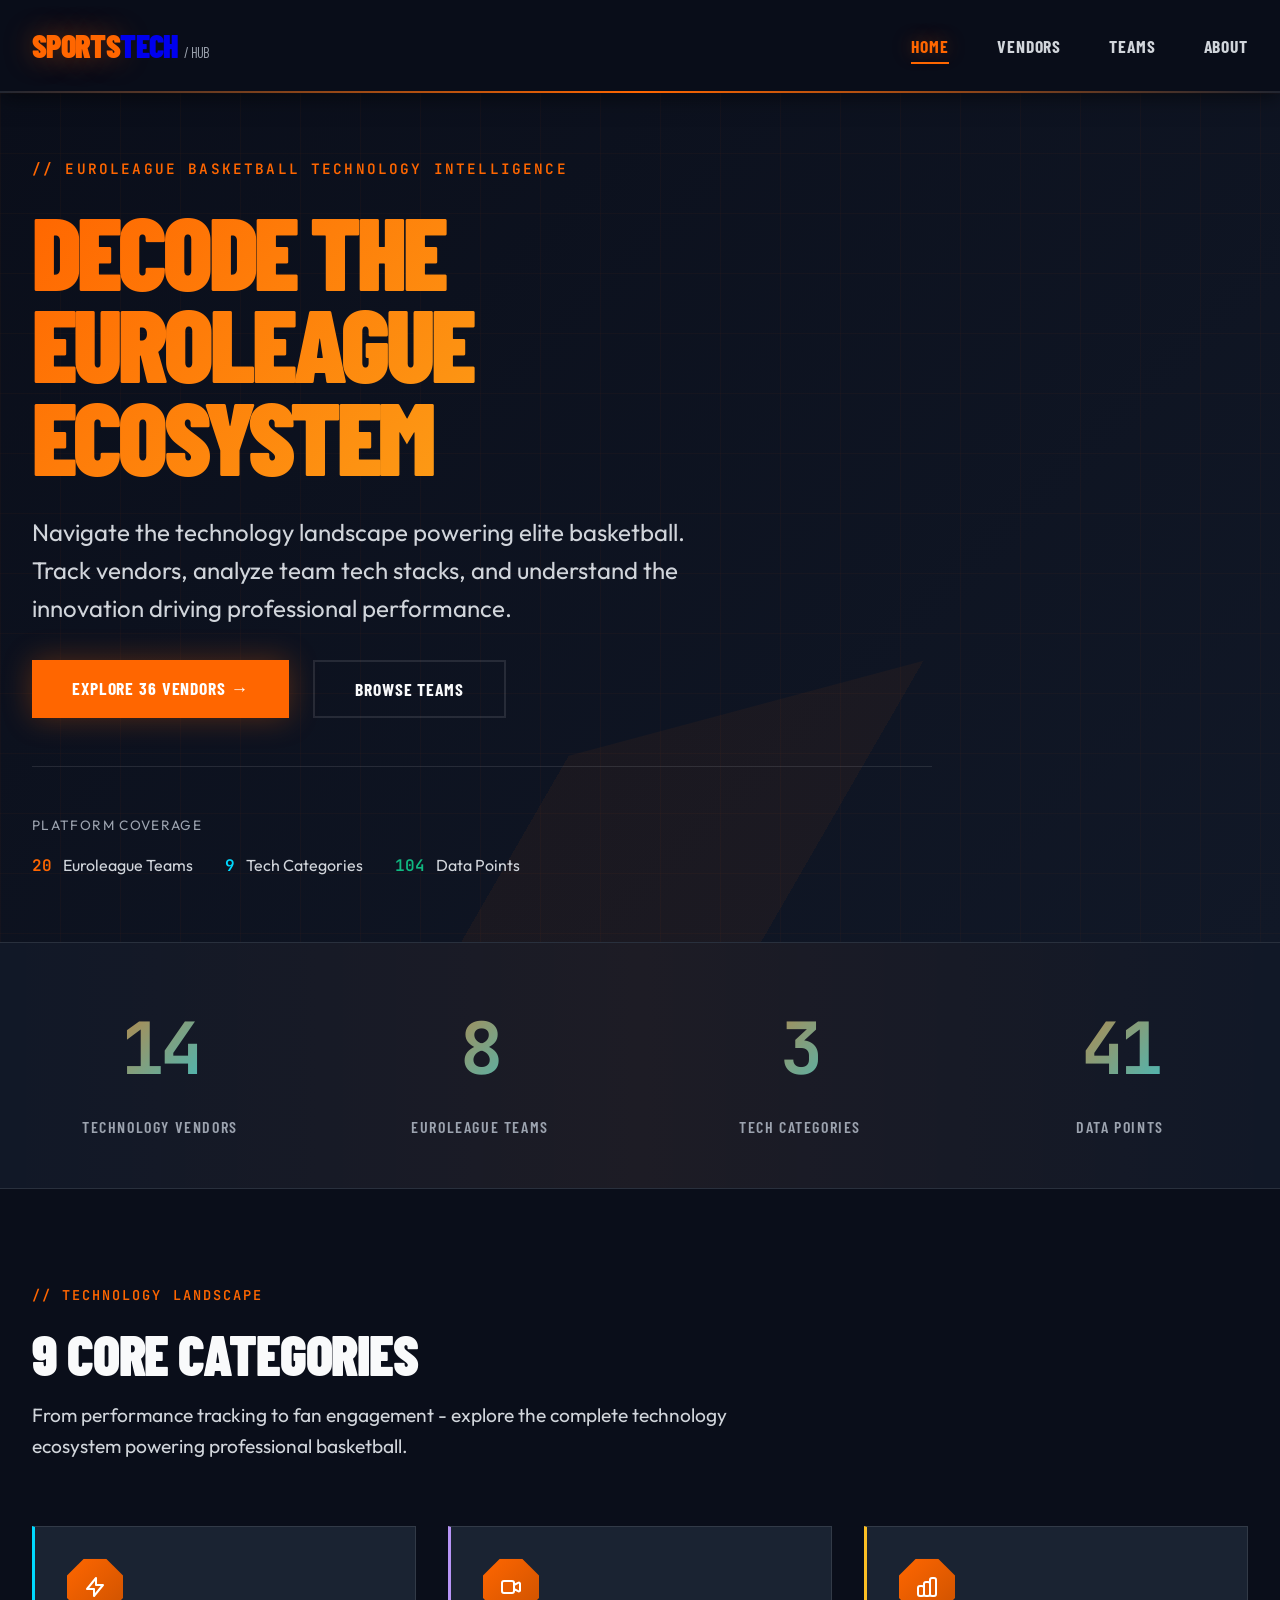
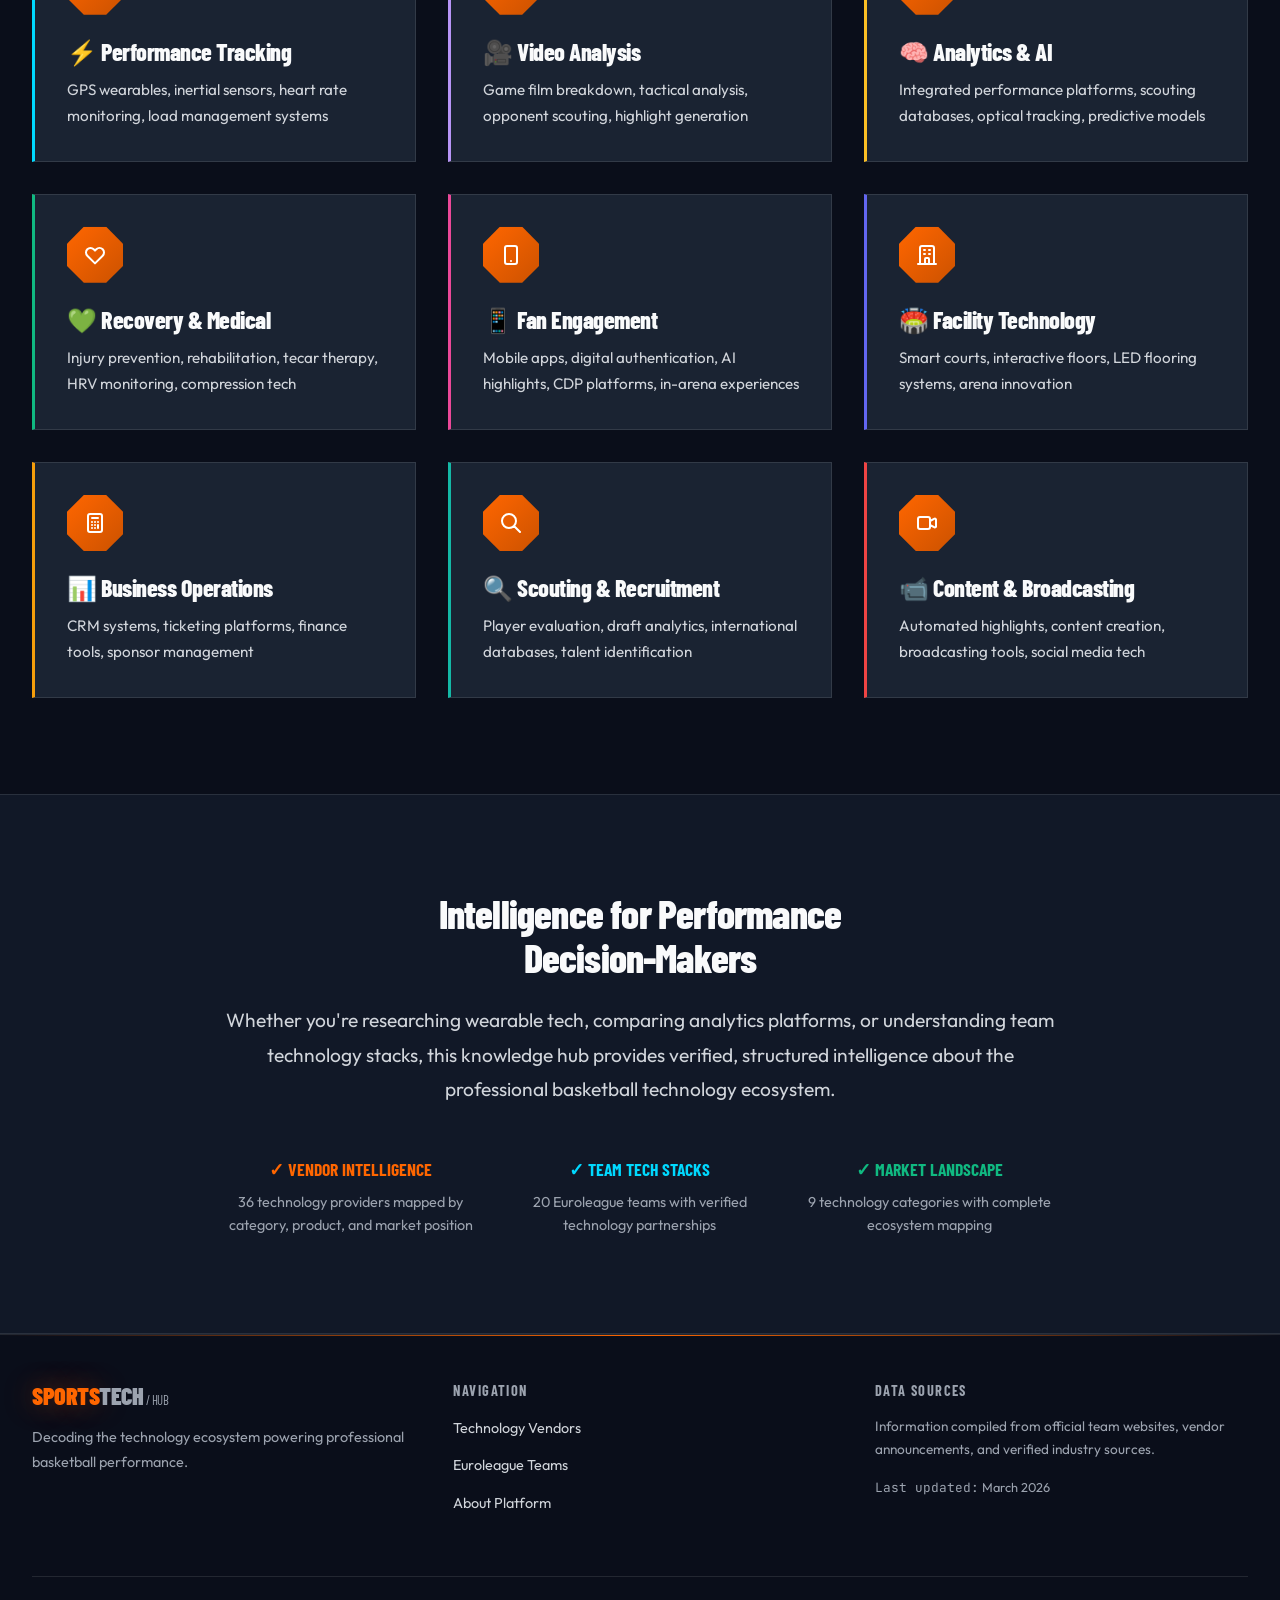
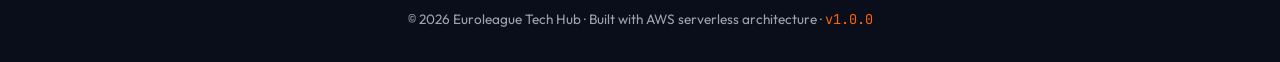
==== frontend/index.html @ cc4d30ce "chore: Initial repository setup - EuroleagueTech Cloud Platform Phase 2 Complete: - Infrastructure a" ====
<!DOCTYPE html>
<html lang="en">
<head>
    <meta charset="UTF-8">
    <meta name="viewport" content="width=device-width, initial-scale=1.0">
    <title>Euroleague Tech Hub - Basketball Technology Intelligence Platform</title>
    <link rel="stylesheet" href="assets/css/enhanced.css">
    <link href="https://fonts.googleapis.com/css2?family=Barlow+Condensed:wght@400;500;600;700;800;900&family=Outfit:wght@300;400;500;600;700&family=JetBrains+Mono:wght@400;500;600;700&display=swap" rel="stylesheet">
</head>
<body>
    <!-- Navigation - Broadcast Style -->
    <nav class="nav-broadcast">
        <div style="max-width: 1400px; margin: 0 auto; padding: 1.25rem 2rem;">
            <div style="display: flex; justify-content: space-between; align-items: center;">
                <a href="index.html" class="logo-text" style="text-decoration: none;">
                    <span class="logo-accent">SPORTS</span>TECH <span style="color: var(--text-muted); font-weight: 400; font-size: 0.9rem;">/ HUB</span>
                </a>
                <div style="display: flex; gap: 3rem; align-items: center;">
                    <a href="index.html" class="nav-link active" style="text-decoration: none;">Home</a>
                    <a href="vendors.html" class="nav-link" style="text-decoration: none;">Vendors</a>
                    <a href="teams.html" class="nav-link" style="text-decoration: none;">Teams</a>
                    <a href="about.html" class="nav-link" style="text-decoration: none;">About</a>
                </div>
            </div>
        </div>
    </nav>

    <!-- Hero Section - Diagonal Grid Breaking -->
    <section class="hero-broadcast">
        <div class="hero-diagonal-accent"></div>
        <div class="hero-content" style="max-width: 1400px; margin: 0 auto; padding: 4rem 2rem; width: 100%;">
            <div style="max-width: 900px;">
                <div style="font-family: 'JetBrains Mono', monospace; color: var(--orange-primary); font-size: 0.9rem; font-weight: 600; letter-spacing: 0.15em; margin-bottom: 1.5rem; text-transform: uppercase;">
                    // EUROLEAGUE BASKETBALL TECHNOLOGY INTELLIGENCE
                </div>
                
                <h1 class="display-title" style="margin-bottom: 2rem; line-height: 0.9;">
                    DECODE THE<br/>
                    EUROLEAGUE<br/>
                    ECOSYSTEM
                </h1>
                
                <p class="hero-subtitle">
                    Navigate the technology landscape powering elite basketball. Track vendors, analyze team tech stacks, and understand the innovation driving professional performance.
                </p>
                
                <div class="hero-cta-group">
                    <button class="btn-primary" onclick="window.location.href='vendors.html'">
                        Explore 36 Vendors →
                    </button>
                    <button class="btn-secondary" onclick="window.location.href='teams.html'">
                        Browse Teams
                    </button>
                </div>
                
                <div style="margin-top: 3rem; padding-top: 3rem; border-top: 1px solid var(--border-color);">
                    <div style="font-size: 0.85rem; color: var(--text-muted); text-transform: uppercase; letter-spacing: 0.1em;">
                        PLATFORM COVERAGE
                    </div>
                    <div style="display: flex; gap: 2rem; margin-top: 1rem; flex-wrap: wrap;">
                        <div>
                            <span style="font-family: 'JetBrains Mono', monospace; color: var(--orange-primary); font-weight: 600;">20</span>
                            <span style="color: var(--text-secondary); margin-left: 0.5rem;">Euroleague Teams</span>
                        </div>
                        <div>
                            <span style="font-family: 'JetBrains Mono', monospace; color: var(--accent-blue); font-weight: 600;">9</span>
                            <span style="color: var(--text-secondary); margin-left: 0.5rem;">Tech Categories</span>
                        </div>
                        <div>
                            <span style="font-family: 'JetBrains Mono', monospace; color: var(--accent-green); font-weight: 600;">104</span>
                            <span style="color: var(--text-secondary); margin-left: 0.5rem;">Data Points</span>
                        </div>
                    </div>
                </div>
            </div>
        </div>
    </section>

    <!-- Live Stats Bar - Broadcast Graphics -->
    <section class="stats-broadcast">
        <div style="max-width: 1400px; margin: 0 auto; padding: 0 2rem; position: relative; z-index: 2;">
            <div style="display: grid; grid-template-columns: repeat(auto-fit, minmax(200px, 1fr)); gap: 4rem;">
                <div class="stat-item">
                    <div class="stat-number animate-count" data-target="36">0</div>
                    <div class="stat-label">Technology Vendors</div>
                </div>
                <div class="stat-item">
                    <div class="stat-number animate-count" data-target="20">0</div>
                    <div class="stat-label">Euroleague Teams</div>
                </div>
                <div class="stat-item">
                    <div class="stat-number animate-count" data-target="9">0</div>
                    <div class="stat-label">Tech Categories</div>
                </div>
                <div class="stat-item">
                    <div class="stat-number animate-count" data-target="104">0</div>
                    <div class="stat-label">Data Points</div>
                </div>
            </div>
        </div>
    </section>

    <!-- Technology Categories - Data Dashboard Grid -->
    <section style="padding: 6rem 0; background: var(--bg-primary);">
        <div style="max-width: 1400px; margin: 0 auto; padding: 0 2rem;">
            <div style="margin-bottom: 4rem;">
                <div style="font-family: 'JetBrains Mono', monospace; color: var(--orange-primary); font-size: 0.85rem; font-weight: 600; letter-spacing: 0.15em; margin-bottom: 1rem;">
                    // TECHNOLOGY LANDSCAPE
                </div>
                <h2 style="font-size: 3.5rem; font-weight: 900; margin-bottom: 1rem;">
                    9 CORE CATEGORIES
                </h2>
                <p style="font-size: 1.2rem; color: var(--text-secondary); max-width: 700px;">
                    From performance tracking to fan engagement - explore the complete technology ecosystem powering professional basketball.
                </p>
            </div>
            
            <div class="category-grid">
                <!-- Performance Tracking -->
                <div class="card-broadcast category-card category-performance">
                    <div class="card-icon">
                        <svg style="width: 1.5rem; height: 1.5rem; color: white;" fill="none" stroke="currentColor" viewBox="0 0 24 24">
                            <path stroke-linecap="round" stroke-linejoin="round" stroke-width="2" d="M13 10V3L4 14h7v7l9-11h-7z"></path>
                        </svg>
                    </div>
                    <div style="display: flex; align-items: center; gap: 0.75rem; margin-bottom: 0.75rem;">
                        <h3 class="card-title" style="margin: 0;">⚡ Performance Tracking</h3>
                    </div>
                    <p class="card-description">
                        GPS wearables, inertial sensors, heart rate monitoring, load management systems
                    </p>
                </div>

                <!-- Video Analysis -->
                <div class="card-broadcast category-card category-video">
                    <div class="card-icon">
                        <svg style="width: 1.5rem; height: 1.5rem; color: white;" fill="none" stroke="currentColor" viewBox="0 0 24 24">
                            <path stroke-linecap="round" stroke-linejoin="round" stroke-width="2" d="M15 10l4.553-2.276A1 1 0 0121 8.618v6.764a1 1 0 01-1.447.894L15 14M5 18h8a2 2 0 002-2V8a2 2 0 00-2-2H5a2 2 0 00-2 2v8a2 2 0 002 2z"></path>
                        </svg>
                    </div>
                    <div style="display: flex; align-items: center; gap: 0.75rem; margin-bottom: 0.75rem;">
                        <h3 class="card-title" style="margin: 0;">🎥 Video Analysis</h3>
                    </div>
                    <p class="card-description">
                        Game film breakdown, tactical analysis, opponent scouting, highlight generation
                    </p>
                </div>

                <!-- Analytics & AI -->
                <div class="card-broadcast category-card category-analytics">
                    <div class="card-icon">
                        <svg style="width: 1.5rem; height: 1.5rem; color: white;" fill="none" stroke="currentColor" viewBox="0 0 24 24">
                            <path stroke-linecap="round" stroke-linejoin="round" stroke-width="2" d="M9 19v-6a2 2 0 00-2-2H5a2 2 0 00-2 2v6a2 2 0 002 2h2a2 2 0 002-2zm0 0V9a2 2 0 012-2h2a2 2 0 012 2v10m-6 0a2 2 0 002 2h2a2 2 0 002-2m0 0V5a2 2 0 012-2h2a2 2 0 012 2v14a2 2 0 01-2 2h-2a2 2 0 01-2-2z"></path>
                        </svg>
                    </div>
                    <div style="display: flex; align-items: center; gap: 0.75rem; margin-bottom: 0.75rem;">
                        <h3 class="card-title" style="margin: 0;">🧠 Analytics & AI</h3>
                    </div>
                    <p class="card-description">
                        Integrated performance platforms, scouting databases, optical tracking, predictive models
                    </p>
                </div>

                <!-- Recovery & Medical -->
                <div class="card-broadcast category-card category-recovery">
                    <div class="card-icon">
                        <svg style="width: 1.5rem; height: 1.5rem; color: white;" fill="none" stroke="currentColor" viewBox="0 0 24 24">
                            <path stroke-linecap="round" stroke-linejoin="round" stroke-width="2" d="M4.318 6.318a4.5 4.5 0 000 6.364L12 20.364l7.682-7.682a4.5 4.5 0 00-6.364-6.364L12 7.636l-1.318-1.318a4.5 4.5 0 00-6.364 0z"></path>
                        </svg>
                    </div>
                    <div style="display: flex; align-items: center; gap: 0.75rem; margin-bottom: 0.75rem;">
                        <h3 class="card-title" style="margin: 0;">💚 Recovery & Medical</h3>
                    </div>
                    <p class="card-description">
                        Injury prevention, rehabilitation, tecar therapy, HRV monitoring, compression tech
                    </p>
                </div>

                <!-- Fan Engagement -->
                <div class="card-broadcast category-card category-fan">
                    <div class="card-icon">
                        <svg style="width: 1.5rem; height: 1.5rem; color: white;" fill="none" stroke="currentColor" viewBox="0 0 24 24">
                            <path stroke-linecap="round" stroke-linejoin="round" stroke-width="2" d="M12 18h.01M8 21h8a2 2 0 002-2V5a2 2 0 00-2-2H8a2 2 0 00-2 2v14a2 2 0 002 2z"></path>
                        </svg>
                    </div>
                    <div style="display: flex; align-items: center; gap: 0.75rem; margin-bottom: 0.75rem;">
                        <h3 class="card-title" style="margin: 0;">📱 Fan Engagement</h3>
                    </div>
                    <p class="card-description">
                        Mobile apps, digital authentication, AI highlights, CDP platforms, in-arena experiences
                    </p>
                </div>

                <!-- Facility Technology -->
                <div class="card-broadcast category-card category-facility">
                    <div class="card-icon">
                        <svg style="width: 1.5rem; height: 1.5rem; color: white;" fill="none" stroke="currentColor" viewBox="0 0 24 24">
                            <path stroke-linecap="round" stroke-linejoin="round" stroke-width="2" d="M19 21V5a2 2 0 00-2-2H7a2 2 0 00-2 2v16m14 0h2m-2 0h-5m-9 0H3m2 0h5M9 7h1m-1 4h1m4-4h1m-1 4h1m-5 10v-5a1 1 0 011-1h2a1 1 0 011 1v5m-4 0h4"></path>
                        </svg>
                    </div>
                    <div style="display: flex; align-items: center; gap: 0.75rem; margin-bottom: 0.75rem;">
                        <h3 class="card-title" style="margin: 0;">🏟️ Facility Technology</h3>
                    </div>
                    <p class="card-description">
                        Smart courts, interactive floors, LED flooring systems, arena innovation
                    </p>
                </div>

                <!-- Business Operations -->
                <div class="card-broadcast category-card category-business">
                    <div class="card-icon">
                        <svg style="width: 1.5rem; height: 1.5rem; color: white;" fill="none" stroke="currentColor" viewBox="0 0 24 24">
                            <path stroke-linecap="round" stroke-linejoin="round" stroke-width="2" d="M9 7h6m0 10v-3m-3 3h.01M9 17h.01M9 14h.01M12 14h.01M15 11h.01M12 11h.01M9 11h.01M7 21h10a2 2 0 002-2V5a2 2 0 00-2-2H7a2 2 0 00-2 2v14a2 2 0 002 2z"></path>
                        </svg>
                    </div>
                    <div style="display: flex; align-items: center; gap: 0.75rem; margin-bottom: 0.75rem;">
                        <h3 class="card-title" style="margin: 0;">📊 Business Operations</h3>
                    </div>
                    <p class="card-description">
                        CRM systems, ticketing platforms, finance tools, sponsor management
                    </p>
                </div>

                <!-- Scouting & Recruitment -->
                <div class="card-broadcast category-card category-scouting">
                    <div class="card-icon">
                        <svg style="width: 1.5rem; height: 1.5rem; color: white;" fill="none" stroke="currentColor" viewBox="0 0 24 24">
                            <path stroke-linecap="round" stroke-linejoin="round" stroke-width="2" d="M21 21l-6-6m2-5a7 7 0 11-14 0 7 7 0 0114 0z"></path>
                        </svg>
                    </div>
                    <div style="display: flex; align-items: center; gap: 0.75rem; margin-bottom: 0.75rem;">
                        <h3 class="card-title" style="margin: 0;">🔍 Scouting & Recruitment</h3>
                    </div>
                    <p class="card-description">
                        Player evaluation, draft analytics, international databases, talent identification
                    </p>
                </div>

                <!-- Content & Broadcasting -->
                <div class="card-broadcast category-card category-content">
                    <div class="card-icon">
                        <svg style="width: 1.5rem; height: 1.5rem; color: white;" fill="none" stroke="currentColor" viewBox="0 0 24 24">
                            <path stroke-linecap="round" stroke-linejoin="round" stroke-width="2" d="M15 10l4.553-2.276A1 1 0 0121 8.618v6.764a1 1 0 01-1.447.894L15 14M5 18h8a2 2 0 002-2V8a2 2 0 00-2-2H5a2 2 0 00-2 2v8a2 2 0 002 2z"></path>
                        </svg>
                    </div>
                    <div style="display: flex; align-items: center; gap: 0.75rem; margin-bottom: 0.75rem;">
                        <h3 class="card-title" style="margin: 0;">📹 Content & Broadcasting</h3>
                    </div>
                    <p class="card-description">
                        Automated highlights, content creation, broadcasting tools, social media tech
                    </p>
                </div>
            </div>
        </div>
    </section>

    <!-- Platform Value Proposition -->
    <section style="padding: 6rem 0; background: var(--bg-secondary); border-top: 1px solid var(--border-color); border-bottom: 1px solid var(--border-color);">
        <div style="max-width: 900px; margin: 0 auto; padding: 0 2rem; text-align: center;">
            <h2 style="font-size: 2.5rem; font-weight: 800; margin-bottom: 1.5rem;">
                Intelligence for Performance<br/>Decision-Makers
            </h2>
            <p style="font-size: 1.2rem; color: var(--text-secondary); line-height: 1.8; margin-bottom: 2rem;">
                Whether you're researching wearable tech, comparing analytics platforms, or understanding team technology stacks, this knowledge hub provides verified, structured intelligence about the professional basketball technology ecosystem.
            </p>
            <div style="display: grid; grid-template-columns: repeat(auto-fit, minmax(250px, 1fr)); gap: 2rem; margin-top: 3rem;">
                <div>
                    <div style="font-family: 'Barlow Condensed', sans-serif; font-weight: 700; font-size: 1.1rem; color: var(--orange-primary); margin-bottom: 0.5rem;">✓ VENDOR INTELLIGENCE</div>
                    <p style="color: var(--text-muted); font-size: 0.9rem;">36 technology providers mapped by category, product, and market position</p>
                </div>
                <div>
                    <div style="font-family: 'Barlow Condensed', sans-serif; font-weight: 700; font-size: 1.1rem; color: var(--accent-blue); margin-bottom: 0.5rem;">✓ TEAM TECH STACKS</div>
                    <p style="color: var(--text-muted); font-size: 0.9rem;">20 Euroleague teams with verified technology partnerships</p>
                </div>
                <div>
                    <div style="font-family: 'Barlow Condensed', sans-serif; font-weight: 700; font-size: 1.1rem; color: var(--accent-green); margin-bottom: 0.5rem;">✓ MARKET LANDSCAPE</div>
                    <p style="color: var(--text-muted); font-size: 0.9rem;">9 technology categories with complete ecosystem mapping</p>
                </div>
            </div>
        </div>
    </section>

    <!-- Footer - Terminal Style -->
    <footer class="footer-broadcast" style="position: relative;">
        <div style="max-width: 1400px; margin: 0 auto; padding: 0 2rem;">
            <div style="display: grid; grid-template-columns: repeat(auto-fit, minmax(250px, 1fr)); gap: 3rem; margin-bottom: 3rem;">
                <div>
                    <h3 style="font-family: 'Barlow Condensed', sans-serif; font-weight: 900; font-size: 1.5rem; margin-bottom: 1rem;">
                        <span class="logo-accent">SPORTS</span>TECH<span style="color: var(--text-muted); font-weight: 400; font-size: 0.8rem;"> / HUB</span>
                    </h3>
                    <p style="color: var(--text-muted); font-size: 0.9rem; line-height: 1.7;">
                        Decoding the technology ecosystem powering professional basketball performance.
                    </p>
                </div>
                <div>
                    <h4 style="font-family: 'Barlow Condensed', sans-serif; font-weight: 700; text-transform: uppercase; letter-spacing: 0.1em; margin-bottom: 1rem; font-size: 0.9rem;">Navigation</h4>
                    <ul style="list-style: none; padding: 0; margin: 0;">
                        <li style="margin-bottom: 0.75rem;"><a href="vendors.html" style="color: var(--text-secondary); text-decoration: none; transition: color 0.3s; font-size: 0.9rem;" onmouseover="this.style.color='var(--orange-primary)'" onmouseout="this.style.color='var(--text-secondary)'">Technology Vendors</a></li>
                        <li style="margin-bottom: 0.75rem;"><a href="teams.html" style="color: var(--text-secondary); text-decoration: none; transition: color 0.3s; font-size: 0.9rem;" onmouseover="this.style.color='var(--orange-primary)'" onmouseout="this.style.color='var(--text-secondary)'">Euroleague Teams</a></li>
                        <li style="margin-bottom: 0.75rem;"><a href="about.html" style="color: var(--text-secondary); text-decoration: none; transition: color 0.3s; font-size: 0.9rem;" onmouseover="this.style.color='var(--orange-primary)'" onmouseout="this.style.color='var(--text-secondary)'">About Platform</a></li>
                    </ul>
                </div>
                <div>
                    <h4 style="font-family: 'Barlow Condensed', sans-serif; font-weight: 700; text-transform: uppercase; letter-spacing: 0.1em; margin-bottom: 1rem; font-size: 0.9rem;">Data Sources</h4>
                    <p style="color: var(--text-muted); font-size: 0.85rem; line-height: 1.7;">
                        Information compiled from official team websites, vendor announcements, and verified industry sources.
                    </p>
                    <p style="color: var(--text-muted); font-size: 0.8rem; margin-top: 1rem;">
                        <span style="font-family: 'JetBrains Mono', monospace;">Last updated:</span> March 2026
                    </p>
                </div>
            </div>
            <div style="padding-top: 2rem; border-top: 1px solid var(--border-color); text-align: center; font-size: 0.85rem; color: var(--text-muted);">
                <span style="font-family: 'JetBrains Mono', monospace;">©</span> 2026 Euroleague Tech Hub · Built with AWS serverless architecture · <span style="font-family: 'JetBrains Mono', monospace; color: var(--orange-primary);">v1.0.0</span>
            </div>
        </div>
    </footer>

    <!-- Kinetic Number Counter Script -->
    <script>
        // Animated Number Counter
        function animateCounter(element) {
            const target = parseInt(element.getAttribute('data-target'));
            const duration = 2000;
            const increment = target / (duration / 16);
            let current = 0;
            
            const timer = setInterval(() => {
                current += increment;
                if (current >= target) {
                    element.textContent = target;
                    clearInterval(timer);
                } else {
                    element.textContent = Math.floor(current);
                }
            }, 16);
        }
        
        // Trigger counters on scroll
        const observer = new IntersectionObserver((entries) => {
            entries.forEach(entry => {
                if (entry.isIntersecting) {
                    const counters = entry.target.querySelectorAll('.animate-count');
                    counters.forEach(counter => {
                        if (counter.textContent === '0') {
                            animateCounter(counter);
                        }
                    });
                }
            });
        }, { threshold: 0.5 });
        
        const statsSection = document.querySelector('.stats-broadcast');
        if (statsSection) {
            observer.observe(statsSection);
        }
    </script>
</body>
</html>
---- frontend/assets/css/enhanced.css ----
/* SportsTech Hub - Broadcast Analytics Aesthetic */
/* Distinctive typography & bold design system */

@import url('https://fonts.googleapis.com/css2?family=Barlow+Condensed:wght@400;500;600;700;800;900&family=Outfit:wght@300;400;500;600;700&family=JetBrains+Mono:wght@400;500;600;700&display=swap');

:root {
    /* Primary Brand Colors */
    --orange-primary: #FF6600;
    --orange-light: #FF8533;
    --orange-dark: #CC5200;
    --orange-glow: rgba(255, 102, 0, 0.4);
    
    /* Dark Theme Palette */
    --bg-primary: #0A0E1A;
    --bg-secondary: #111827;
    --bg-elevated: #1F2937;
    --bg-card: #1a2332;
    
    /* Accent Colors - Data Viz Style */
    --accent-blue: #00D9FF;
    --accent-purple: #B794F6;
    --accent-green: #10B981;
    --accent-yellow: #FBBF24;
    
    /* Text Colors */
    --text-primary: #F9FAFB;
    --text-secondary: #D1D5DB;
    --text-muted: #9CA3AF;
    
    /* Borders & Dividers */
    --border-color: rgba(255, 255, 255, 0.1);
    --border-glow: rgba(255, 102, 0, 0.3);
}

* {
    margin: 0;
    padding: 0;
    box-sizing: border-box;
}

/* Utility Classes */
.hidden {
    display: none !important;
}

body {
    font-family: 'Outfit', -apple-system, BlinkMacSystemFont, sans-serif;
    background: var(--bg-primary);
    color: var(--text-primary);
    line-height: 1.6;
    overflow-x: hidden;
}

/* Typography Hierarchy */
h1, h2, h3, h4, h5, h6 {
    font-family: 'Barlow Condensed', sans-serif;
    font-weight: 800;
    letter-spacing: -0.02em;
    line-height: 1.1;
}

.display-title {
    font-size: clamp(3rem, 8vw, 7rem);
    font-weight: 900;
    text-transform: uppercase;
    letter-spacing: -0.04em;
    background: linear-gradient(135deg, var(--orange-primary) 0%, var(--accent-yellow) 100%);
    -webkit-background-clip: text;
    -webkit-text-fill-color: transparent;
    background-clip: text;
}

.stats-number {
    font-family: 'JetBrains Mono', monospace;
    font-weight: 700;
    font-size: 4rem;
    background: linear-gradient(135deg, var(--orange-primary), var(--accent-blue));
    -webkit-background-clip: text;
    -webkit-text-fill-color: transparent;
    letter-spacing: -0.05em;
}

/* Navigation - Broadcast Style */
.nav-broadcast {
    background: rgba(10, 14, 26, 0.95);
    backdrop-filter: blur(20px);
    border-bottom: 2px solid var(--border-color);
    position: sticky;
    top: 0;
    z-index: 1000;
    box-shadow: 0 4px 20px rgba(0, 0, 0, 0.5);
}

.nav-broadcast::after {
    content: '';
    position: absolute;
    bottom: -2px;
    left: 0;
    width: 100%;
    height: 2px;
    background: linear-gradient(90deg, 
        transparent 0%, 
        var(--orange-primary) 50%, 
        transparent 100%
    );
    animation: scanline 3s ease-in-out infinite;
}

@keyframes scanline {
    0%, 100% { opacity: 0.3; }
    50% { opacity: 1; }
}

.nav-link {
    font-family: 'Barlow Condensed', sans-serif;
    font-weight: 700;
    font-size: 1.1rem;
    text-transform: uppercase;
    letter-spacing: 0.05em;
    color: var(--text-secondary);
    transition: all 0.3s cubic-bezier(0.4, 0, 0.2, 1);
    position: relative;
}

.nav-link::before {
    content: '';
    position: absolute;
    bottom: -4px;
    left: 0;
    width: 0;
    height: 2px;
    background: var(--orange-primary);
    transition: width 0.3s ease;
}

.nav-link:hover,
.nav-link.active {
    color: var(--orange-primary);
    text-shadow: 0 0 20px var(--orange-glow);
}

.nav-link:hover::before,
.nav-link.active::before {
    width: 100%;
}

.logo-text {
    font-family: 'Barlow Condensed', sans-serif;
    font-weight: 900;
    font-size: 2rem;
    text-transform: uppercase;
    letter-spacing: -0.02em;
}

.logo-accent {
    color: var(--orange-primary);
    text-shadow: 0 0 30px var(--orange-glow);
}

/* Hero Section - Diagonal Grid Breaking */
.hero-broadcast {
    position: relative;
    min-height: 85vh;
    display: flex;
    align-items: center;
    background: linear-gradient(135deg, var(--bg-primary) 0%, var(--bg-secondary) 100%);
    overflow: hidden;
}

.hero-broadcast::before {
    content: '';
    position: absolute;
    top: 0;
    left: 0;
    width: 100%;
    height: 100%;
    background-image: 
        linear-gradient(rgba(255, 102, 0, 0.03) 1px, transparent 1px),
        linear-gradient(90deg, rgba(255, 102, 0, 0.03) 1px, transparent 1px);
    background-size: 60px 60px;
    animation: gridScroll 20s linear infinite;
}

@keyframes gridScroll {
    0% { transform: translate(0, 0); }
    100% { transform: translate(60px, 60px); }
}

.hero-diagonal-accent {
    position: absolute;
    width: 120%;
    height: 300px;
    background: linear-gradient(135deg, transparent 40%, var(--orange-primary) 40%, var(--orange-primary) 60%, transparent 60%);
    opacity: 0.05;
    transform: rotate(-15deg);
    bottom: -100px;
    left: -10%;
    animation: diagonalPulse 8s ease-in-out infinite;
}

@keyframes diagonalPulse {
    0%, 100% { transform: rotate(-15deg) translateY(0); opacity: 0.05; }
    50% { transform: rotate(-15deg) translateY(-20px); opacity: 0.08; }
}

.hero-content {
    position: relative;
    z-index: 2;
}

.hero-subtitle {
    font-size: 1.5rem;
    color: var(--text-secondary);
    font-weight: 400;
    margin-bottom: 2rem;
    max-width: 700px;
}

.hero-cta-group {
    display: flex;
    gap: 1.5rem;
    flex-wrap: wrap;
}

/* Button Styles - Broadcast Graphics */
.btn-primary {
    font-family: 'Barlow Condensed', sans-serif;
    font-weight: 700;
    font-size: 1.1rem;
    text-transform: uppercase;
    letter-spacing: 0.05em;
    padding: 1rem 2.5rem;
    background: var(--orange-primary);
    color: white;
    border: none;
    border-radius: 0;
    position: relative;
    overflow: hidden;
    cursor: pointer;
    transition: all 0.3s ease;
    box-shadow: 0 0 30px rgba(255, 102, 0, 0.3);
}

.btn-primary::before {
    content: '';
    position: absolute;
    top: 0;
    left: -100%;
    width: 100%;
    height: 100%;
    background: linear-gradient(90deg, transparent, rgba(255, 255, 255, 0.3), transparent);
    transition: left 0.5s ease;
}

.btn-primary:hover {
    transform: translateY(-2px);
    box-shadow: 0 10px 40px rgba(255, 102, 0, 0.5);
}

.btn-primary:hover::before {
    left: 100%;
}

.btn-secondary {
    font-family: 'Barlow Condensed', sans-serif;
    font-weight: 700;
    font-size: 1.1rem;
    text-transform: uppercase;
    letter-spacing: 0.05em;
    padding: 1rem 2.5rem;
    background: transparent;
    color: var(--text-primary);
    border: 2px solid var(--border-color);
    border-radius: 0;
    cursor: pointer;
    transition: all 0.3s ease;
}

.btn-secondary:hover {
    border-color: var(--orange-primary);
    color: var(--orange-primary);
    box-shadow: 0 0 30px rgba(255, 102, 0, 0.2);
}

/* Stats Bar - Live Broadcast Style */
.stats-broadcast {
    background: var(--bg-secondary);
    border-top: 1px solid var(--border-color);
    border-bottom: 1px solid var(--border-color);
    position: relative;
    padding: 3rem 0;
    overflow: hidden;
}

.stats-broadcast::before {
    content: '';
    position: absolute;
    top: 0;
    left: 0;
    width: 100%;
    height: 100%;
    background: linear-gradient(90deg, 
        transparent 0%, 
        rgba(255, 102, 0, 0.05) 50%, 
        transparent 100%
    );
    animation: statsSweep 4s ease-in-out infinite;
}

@keyframes statsSweep {
    0%, 100% { transform: translateX(-100%); }
    50% { transform: translateX(100%); }
}

.stat-item {
    text-align: center;
    position: relative;
}

.stat-number {
    font-family: 'JetBrains Mono', monospace;
    font-size: 4.5rem;
    font-weight: 700;
    background: linear-gradient(135deg, var(--orange-primary), var(--accent-blue));
    -webkit-background-clip: text;
    -webkit-text-fill-color: transparent;
    letter-spacing: -0.05em;
    display: block;
    margin-bottom: 0.5rem;
}

.stat-label {
    font-family: 'Barlow Condensed', sans-serif;
    font-weight: 600;
    font-size: 1rem;
    text-transform: uppercase;
    letter-spacing: 0.1em;
    color: var(--text-muted);
}

/* Card System - Data Dashboard Aesthetic */
.card-broadcast {
    background: var(--bg-card);
    border: 1px solid var(--border-color);
    padding: 2rem;
    position: relative;
    transition: all 0.4s cubic-bezier(0.4, 0, 0.2, 1);
    overflow: hidden;
}

.card-broadcast::before {
    content: '';
    position: absolute;
    top: 0;
    left: 0;
    width: 100%;
    height: 2px;
    background: linear-gradient(90deg, 
        transparent 0%, 
        var(--orange-primary) 50%, 
        transparent 100%
    );
    opacity: 0;
    transition: opacity 0.3s ease;
}

.card-broadcast:hover {
    transform: translateY(-8px);
    border-color: var(--border-glow);
    box-shadow: 0 20px 60px rgba(0, 0, 0, 0.4),
                0 0 40px rgba(255, 102, 0, 0.2);
}

.card-broadcast:hover::before {
    opacity: 1;
}

.card-icon {
    width: 3.5rem;
    height: 3.5rem;
    background: linear-gradient(135deg, var(--orange-primary), var(--orange-dark));
    display: flex;
    align-items: center;
    justify-content: center;
    margin-bottom: 1.5rem;
    clip-path: polygon(30% 0%, 70% 0%, 100% 30%, 100% 70%, 70% 100%, 30% 100%, 0% 70%, 0% 30%);
    box-shadow: 0 0 30px var(--orange-glow);
}

.card-title {
    font-size: 1.5rem;
    font-weight: 800;
    margin-bottom: 1rem;
    color: var(--text-primary);
}

.card-description {
    color: var(--text-secondary);
    font-size: 0.95rem;
    line-height: 1.7;
}

/* Category Grid - Staggered Animation */
.category-grid {
    display: grid;
    grid-template-columns: repeat(auto-fit, minmax(300px, 1fr));
    gap: 2rem;
}

.category-card {
    animation: cardFadeIn 0.6s ease-out backwards;
}

.category-card:nth-child(1) { animation-delay: 0.1s; }
.category-card:nth-child(2) { animation-delay: 0.15s; }
.category-card:nth-child(3) { animation-delay: 0.2s; }
.category-card:nth-child(4) { animation-delay: 0.25s; }
.category-card:nth-child(5) { animation-delay: 0.3s; }
.category-card:nth-child(6) { animation-delay: 0.35s; }
.category-card:nth-child(7) { animation-delay: 0.4s; }
.category-card:nth-child(8) { animation-delay: 0.45s; }
.category-card:nth-child(9) { animation-delay: 0.5s; }

@keyframes cardFadeIn {
    from {
        opacity: 0;
        transform: translateY(30px);
    }
    to {
        opacity: 1;
        transform: translateY(0);
    }
}

/* Category-Specific Accents */
.category-performance { border-left: 3px solid #00D9FF; }
.category-video { border-left: 3px solid #B794F6; }
.category-analytics { border-left: 3px solid #FBBF24; }
.category-recovery { border-left: 3px solid #10B981; }
.category-fan { border-left: 3px solid #EC4899; }
.category-facility { border-left: 3px solid #6366F1; }
.category-business { border-left: 3px solid #F59E0B; }
.category-scouting { border-left: 3px solid #14B8A6; }
.category-content { border-left: 3px solid #EF4444; }

/* Badge Styles - Broadcast Chips */
.badge {
    font-family: 'Barlow Condensed', sans-serif;
    font-weight: 700;
    font-size: 0.85rem;
    text-transform: uppercase;
    letter-spacing: 0.05em;
    padding: 0.4rem 1rem;
    background: rgba(255, 102, 0, 0.15);
    border: 1px solid rgba(255, 102, 0, 0.3);
    color: var(--orange-light);
    clip-path: polygon(8px 0, 100% 0, 100% calc(100% - 8px), calc(100% - 8px) 100%, 0 100%, 0 8px);
}

/* Modal - Data Terminal Style */
.modal-overlay {
    backdrop-filter: blur(12px);
    background: rgba(0, 0, 0, 0.8);
}

.modal-content {
    background: var(--bg-elevated);
    border: 1px solid var(--border-color);
    box-shadow: 0 30px 80px rgba(0, 0, 0, 0.6),
                0 0 60px rgba(255, 102, 0, 0.15);
    animation: modalSlide 0.4s cubic-bezier(0.4, 0, 0.2, 1);
}

@keyframes modalSlide {
    from {
        opacity: 0;
        transform: translateY(40px) scale(0.95);
    }
    to {
        opacity: 1;
        transform: translateY(0) scale(1);
    }
}

/* Kinetic Number Counter */
@keyframes countUp {
    from {
        opacity: 0;
        transform: translateY(20px);
    }
    to {
        opacity: 1;
        transform: translateY(0);
    }
}

.animate-count {
    animation: countUp 0.6s ease-out;
}

/* Utility Classes */
.text-gradient-orange {
    background: linear-gradient(135deg, var(--orange-primary), var(--accent-yellow));
    -webkit-background-clip: text;
    -webkit-text-fill-color: transparent;
}

.text-gradient-blue {
    background: linear-gradient(135deg, var(--accent-blue), var(--accent-purple));
    -webkit-background-clip: text;
    -webkit-text-fill-color: transparent;
}

.glow-orange {
    box-shadow: 0 0 30px var(--orange-glow);
}

.border-glow {
    border-color: var(--border-glow);
    box-shadow: 0 0 20px rgba(255, 102, 0, 0.2);
}

/* Responsive Design */
@media (max-width: 768px) {
    .display-title {
        font-size: 3rem;
    }
    
    .stat-number {
        font-size: 3rem;
    }
    
    .hero-broadcast {
        min-height: 70vh;
    }
    
    .category-grid {
        grid-template-columns: 1fr;
    }
    
    .hero-cta-group {
        flex-direction: column;
    }
}

/* Footer - Terminal Style */
.footer-broadcast {
    background: var(--bg-primary);
    border-top: 1px solid var(--border-color);
    color: var(--text-muted);
    padding: 3rem 0 2rem;
}

.footer-broadcast::before {
    content: '';
    position: absolute;
    top: 0;
    left: 0;
    width: 100%;
    height: 1px;
    background: linear-gradient(90deg, 
        transparent 0%, 
        var(--orange-primary) 50%, 
        transparent 100%
    );
}
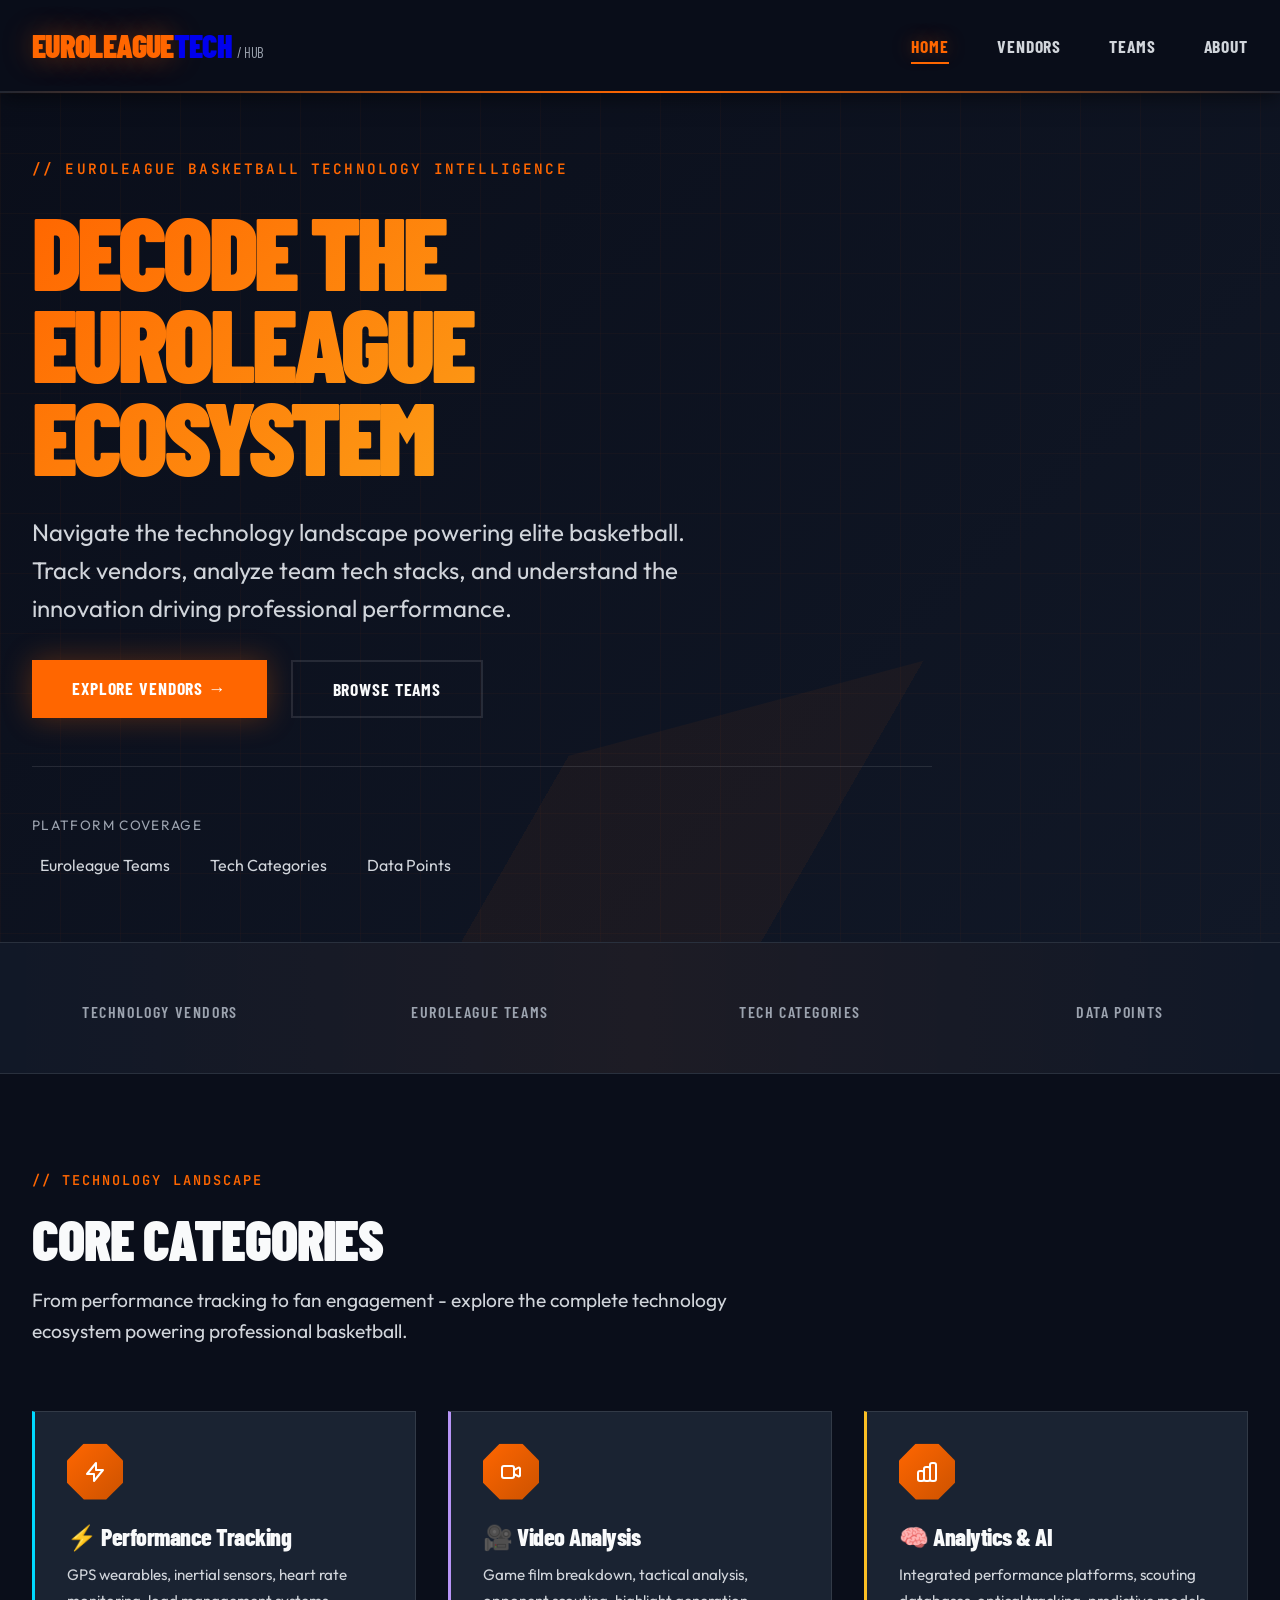
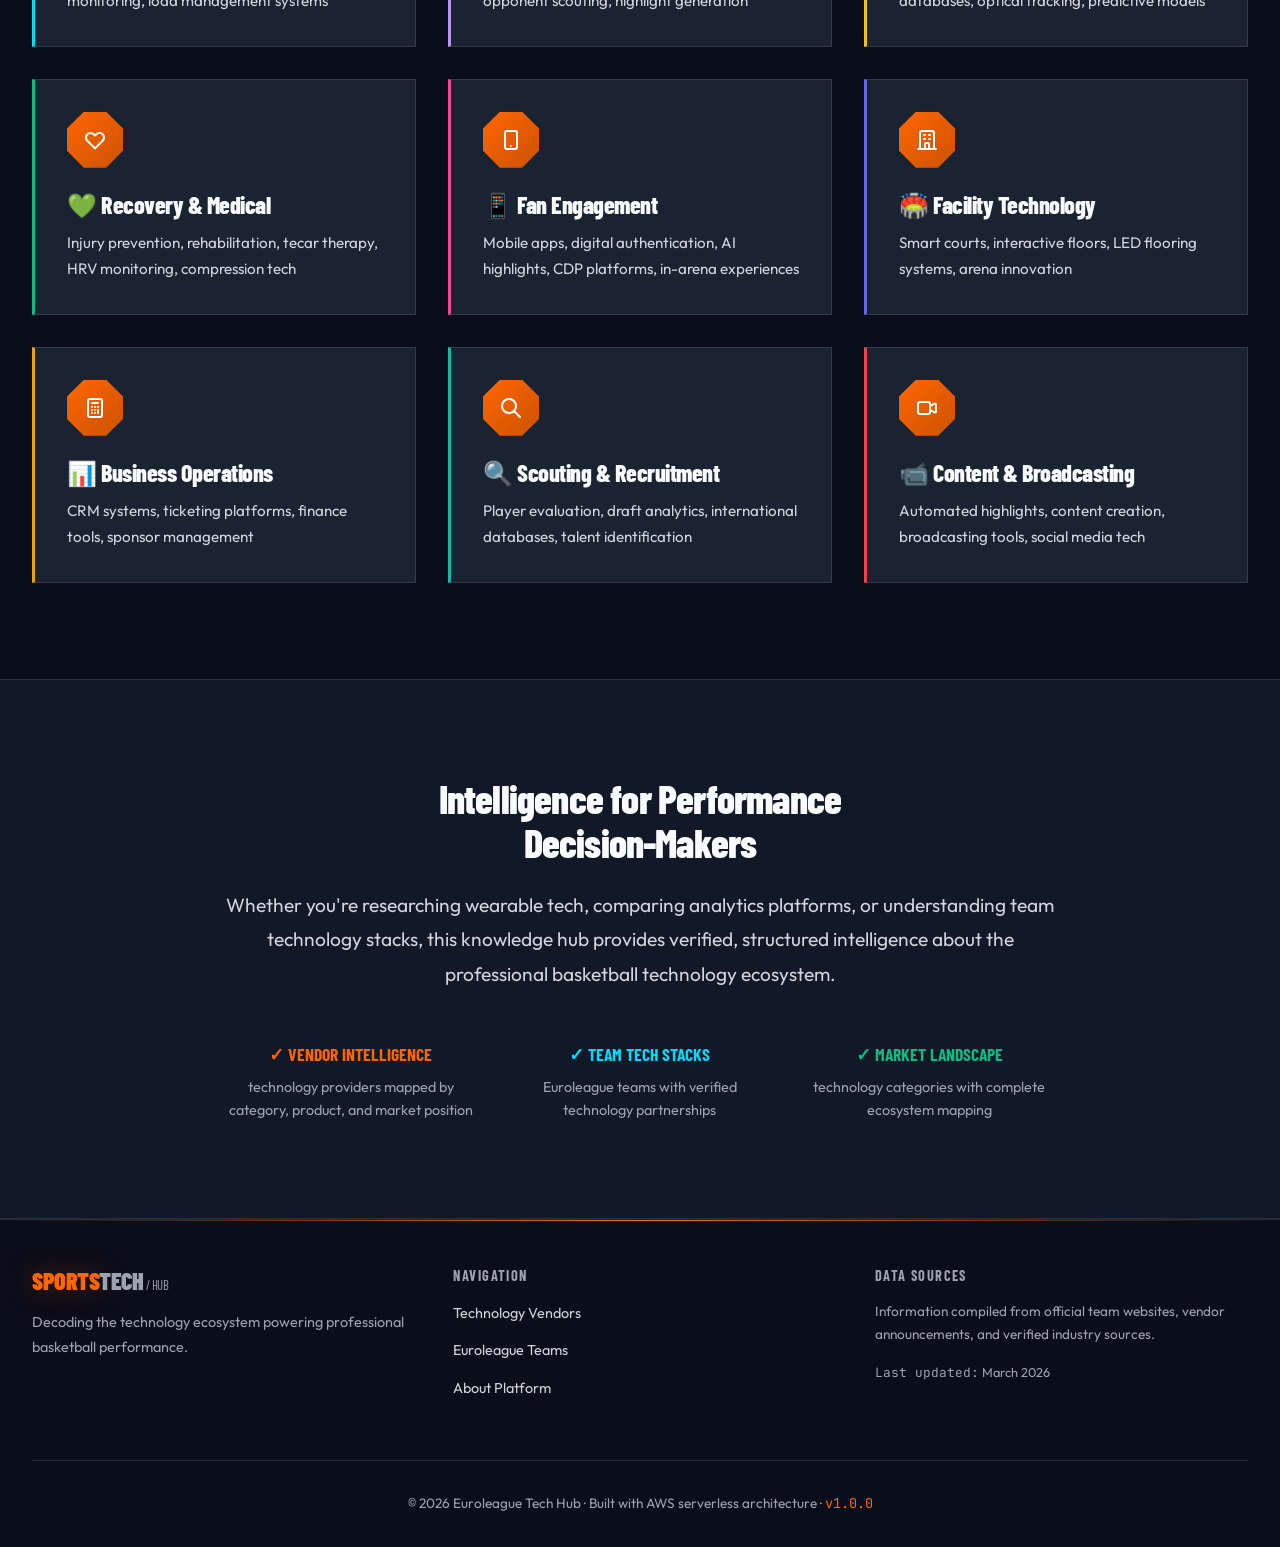
==== commit 88c1ce2d: "fixed dynamic overview of data in teams and vendors pages" ====
--- a/frontend/index.html
+++ b/frontend/index.html
@@ -13,7 +13,7 @@
         <div style="max-width: 1400px; margin: 0 auto; padding: 1.25rem 2rem;">
             <div style="display: flex; justify-content: space-between; align-items: center;">
                 <a href="index.html" class="logo-text" style="text-decoration: none;">
-                    <span class="logo-accent">SPORTS</span>TECH <span style="color: var(--text-muted); font-weight: 400; font-size: 0.9rem;">/ HUB</span>
+                    <span class="logo-accent">EUROLEAGUE</span>TECH <span style="color: var(--text-muted); font-weight: 400; font-size: 0.9rem;">/ HUB</span>
                 </a>
                 <div style="display: flex; gap: 3rem; align-items: center;">
                     <a href="index.html" class="nav-link active" style="text-decoration: none;">Home</a>
@@ -46,7 +46,7 @@
                 
                 <div class="hero-cta-group">
                     <button class="btn-primary" onclick="window.location.href='vendors.html'">
-                        Explore 36 Vendors →
+                        Explore <span id="home-vendor-count-cta"></span> Vendors →
                     </button>
                     <button class="btn-secondary" onclick="window.location.href='teams.html'">
                         Browse Teams
@@ -59,15 +59,15 @@
                     </div>
                     <div style="display: flex; gap: 2rem; margin-top: 1rem; flex-wrap: wrap;">
                         <div>
-                            <span style="font-family: 'JetBrains Mono', monospace; color: var(--orange-primary); font-weight: 600;">20</span>
+                            <span id="home-platform-team-count" style="font-family: 'JetBrains Mono', monospace; color: var(--orange-primary); font-weight: 600;"></span>
                             <span style="color: var(--text-secondary); margin-left: 0.5rem;">Euroleague Teams</span>
                         </div>
                         <div>
-                            <span style="font-family: 'JetBrains Mono', monospace; color: var(--accent-blue); font-weight: 600;">9</span>
+                            <span id="home-platform-category-count" style="font-family: 'JetBrains Mono', monospace; color: var(--accent-blue); font-weight: 600;"></span>
                             <span style="color: var(--text-secondary); margin-left: 0.5rem;">Tech Categories</span>
                         </div>
                         <div>
-                            <span style="font-family: 'JetBrains Mono', monospace; color: var(--accent-green); font-weight: 600;">104</span>
+                            <span id="home-platform-datapoint-count" style="font-family: 'JetBrains Mono', monospace; color: var(--accent-green); font-weight: 600;"></span>
                             <span style="color: var(--text-secondary); margin-left: 0.5rem;">Data Points</span>
                         </div>
                     </div>
@@ -81,19 +81,19 @@
         <div style="max-width: 1400px; margin: 0 auto; padding: 0 2rem; position: relative; z-index: 2;">
             <div style="display: grid; grid-template-columns: repeat(auto-fit, minmax(200px, 1fr)); gap: 4rem;">
                 <div class="stat-item">
-                    <div class="stat-number animate-count" data-target="36">0</div>
+                    <div class="stat-number animate-count" id="home-vendor-count-stat" data-target=""></div>
                     <div class="stat-label">Technology Vendors</div>
                 </div>
                 <div class="stat-item">
-                    <div class="stat-number animate-count" data-target="20">0</div>
+                    <div class="stat-number animate-count" id="home-team-count-stat" data-target=""></div>
                     <div class="stat-label">Euroleague Teams</div>
                 </div>
                 <div class="stat-item">
-                    <div class="stat-number animate-count" data-target="9">0</div>
+                    <div class="stat-number animate-count" id="home-category-count-stat" data-target=""></div>
                     <div class="stat-label">Tech Categories</div>
                 </div>
                 <div class="stat-item">
-                    <div class="stat-number animate-count" data-target="104">0</div>
+                    <div class="stat-number animate-count" id="home-datapoint-count-stat" data-target=""></div>
                     <div class="stat-label">Data Points</div>
                 </div>
             </div>
@@ -108,7 +108,7 @@
                     // TECHNOLOGY LANDSCAPE
                 </div>
                 <h2 style="font-size: 3.5rem; font-weight: 900; margin-bottom: 1rem;">
-                    9 CORE CATEGORIES
+                    <span id="home-categories-heading-count"></span> CORE CATEGORIES
                 </h2>
                 <p style="font-size: 1.2rem; color: var(--text-secondary); max-width: 700px;">
                     From performance tracking to fan engagement - explore the complete technology ecosystem powering professional basketball.
@@ -266,15 +266,15 @@
             <div style="display: grid; grid-template-columns: repeat(auto-fit, minmax(250px, 1fr)); gap: 2rem; margin-top: 3rem;">
                 <div>
                     <div style="font-family: 'Barlow Condensed', sans-serif; font-weight: 700; font-size: 1.1rem; color: var(--orange-primary); margin-bottom: 0.5rem;">✓ VENDOR INTELLIGENCE</div>
-                    <p style="color: var(--text-muted); font-size: 0.9rem;">36 technology providers mapped by category, product, and market position</p>
+                    <p style="color: var(--text-muted); font-size: 0.9rem;"><span id="home-vendor-count-summary"></span> technology providers mapped by category, product, and market position</p>
                 </div>
                 <div>
                     <div style="font-family: 'Barlow Condensed', sans-serif; font-weight: 700; font-size: 1.1rem; color: var(--accent-blue); margin-bottom: 0.5rem;">✓ TEAM TECH STACKS</div>
-                    <p style="color: var(--text-muted); font-size: 0.9rem;">20 Euroleague teams with verified technology partnerships</p>
+                    <p style="color: var(--text-muted); font-size: 0.9rem;"><span id="home-team-count-summary"></span> Euroleague teams with verified technology partnerships</p>
                 </div>
                 <div>
                     <div style="font-family: 'Barlow Condensed', sans-serif; font-weight: 700; font-size: 1.1rem; color: var(--accent-green); margin-bottom: 0.5rem;">✓ MARKET LANDSCAPE</div>
-                    <p style="color: var(--text-muted); font-size: 0.9rem;">9 technology categories with complete ecosystem mapping</p>
+                    <p style="color: var(--text-muted); font-size: 0.9rem;"><span id="home-market-category-count"></span> technology categories with complete ecosystem mapping</p>
                 </div>
             </div>
         </div>
@@ -318,9 +318,132 @@
 
     <!-- Kinetic Number Counter Script -->
     <script>
+        const API_BASE_URL = 'https://1o8pl970wc.execute-api.eu-west-1.amazonaws.com/dev';
+        const LANDING_TECH_CATEGORIES = [
+            'Performance Tracking',
+            'Video Analysis',
+            'Analytics & AI',
+            'Recovery & Medical',
+            'Fan Engagement',
+            'Facilities & Infrastructure',
+            'Business Operations',
+            'Scouting & Recruitment',
+            'Content & Broadcasting'
+        ];
+
+        function normalizeCategory(category) {
+            if (!category) {
+                return '';
+            }
+
+            const cleanCategory = category.replace(/^CATEGORY#/, '').toLowerCase();
+            const categoryMap = {
+                'data-analytics': 'Analytics & AI',
+                'content-and-broadcasting': 'Content & Broadcasting',
+                'recovery-and-medical': 'Recovery & Medical',
+                'facilities-and-infrastructure': 'Facilities & Infrastructure',
+                'scouting-and-recruitment': 'Scouting & Recruitment',
+                'performance-tracking': 'Performance Tracking',
+                'video-analysis': 'Video Analysis',
+                'fan-engagement': 'Fan Engagement',
+                'business-operations': 'Business Operations',
+                'data analytics': 'Analytics & AI',
+                'content and broadcasting': 'Content & Broadcasting',
+                'recovery and medical': 'Recovery & Medical',
+                'facilities and infrastructure': 'Facilities & Infrastructure',
+                'scouting and recruitment': 'Scouting & Recruitment',
+                'performance tracking': 'Performance Tracking',
+                'video analysis': 'Video Analysis',
+                'fan engagement': 'Fan Engagement',
+                'business operations': 'Business Operations'
+            };
+
+            return categoryMap[cleanCategory] || category;
+        }
+
+        function extractList(data, key) {
+            if (Array.isArray(data)) {
+                return data;
+            }
+            if (data && Array.isArray(data[key])) {
+                return data[key];
+            }
+            return [];
+        }
+
+        function setText(id, value) {
+            const element = document.getElementById(id);
+            if (element) {
+                element.textContent = value;
+            }
+        }
+
+        function setCounterTarget(id, value) {
+            const element = document.getElementById(id);
+            if (element) {
+                element.setAttribute('data-target', String(value));
+                element.textContent = '';
+            }
+        }
+
+        async function loadHomeMetrics() {
+            const [vendorsResponse, teamsResponse] = await Promise.all([
+                fetch(`${API_BASE_URL}/vendors`),
+                fetch(`${API_BASE_URL}/teams`)
+            ]);
+
+            if (!vendorsResponse.ok || !teamsResponse.ok) {
+                throw new Error('Failed to fetch homepage metrics');
+            }
+
+            const vendorsData = await vendorsResponse.json();
+            const teamsData = await teamsResponse.json();
+            const vendors = extractList(vendorsData, 'vendors');
+            const teams = extractList(teamsData, 'teams');
+
+            const vendorCount = vendors.length;
+            const teamCount = teams.length;
+            const uniqueCategories = new Set();
+
+            vendors.forEach(vendor => {
+                const categories = Array.isArray(vendor.Categories) && vendor.Categories.length > 0
+                    ? vendor.Categories
+                    : (vendor.PrimaryCategory ? [vendor.PrimaryCategory] : []);
+
+                categories.forEach(category => {
+                    const normalized = normalizeCategory(category);
+                    if (normalized) {
+                        uniqueCategories.add(normalized);
+                    }
+                });
+            });
+
+            const categoryCount = LANDING_TECH_CATEGORIES.length;
+            const vendorProductsCount = vendors.reduce((sum, vendor) => sum + (Array.isArray(vendor.Products) ? vendor.Products.length : 0), 0);
+            const teamPartnershipsCount = teams.reduce((sum, team) => sum + (Array.isArray(team.Partnerships) ? team.Partnerships.length : 0), 0);
+            const dataPointCount = vendorProductsCount + teamPartnershipsCount;
+
+            setText('home-vendor-count-cta', vendorCount);
+            setText('home-vendor-count-summary', vendorCount);
+            setText('home-platform-team-count', teamCount);
+            setText('home-platform-category-count', categoryCount);
+            setText('home-platform-datapoint-count', dataPointCount);
+            setText('home-categories-heading-count', categoryCount);
+            setText('home-team-count-summary', teamCount);
+            setText('home-market-category-count', categoryCount);
+
+            setCounterTarget('home-vendor-count-stat', vendorCount);
+            setCounterTarget('home-team-count-stat', teamCount);
+            setCounterTarget('home-category-count-stat', categoryCount);
+            setCounterTarget('home-datapoint-count-stat', dataPointCount);
+        }
+
         // Animated Number Counter
         function animateCounter(element) {
             const target = parseInt(element.getAttribute('data-target'));
+            if (!Number.isFinite(target)) {
+                return;
+            }
             const duration = 2000;
             const increment = target / (duration / 16);
             let current = 0;
@@ -342,7 +465,8 @@
                 if (entry.isIntersecting) {
                     const counters = entry.target.querySelectorAll('.animate-count');
                     counters.forEach(counter => {
-                        if (counter.textContent === '0') {
+                        if (counter.getAttribute('data-target') && counter.dataset.animated !== 'true') {
+                            counter.dataset.animated = 'true';
                             animateCounter(counter);
                         }
                     });
@@ -350,10 +474,20 @@
             });
         }, { threshold: 0.5 });
         
-        const statsSection = document.querySelector('.stats-broadcast');
-        if (statsSection) {
-            observer.observe(statsSection);
-        }
+        async function initializeHomePage() {
+            try {
+                await loadHomeMetrics();
+            } catch (error) {
+                console.error('Error loading homepage metrics:', error);
+            }
+
+            const statsSection = document.querySelector('.stats-broadcast');
+            if (statsSection) {
+                observer.observe(statsSection);
+            }
+        }
+
+        document.addEventListener('DOMContentLoaded', initializeHomePage);
     </script>
 </body>
 </html>
